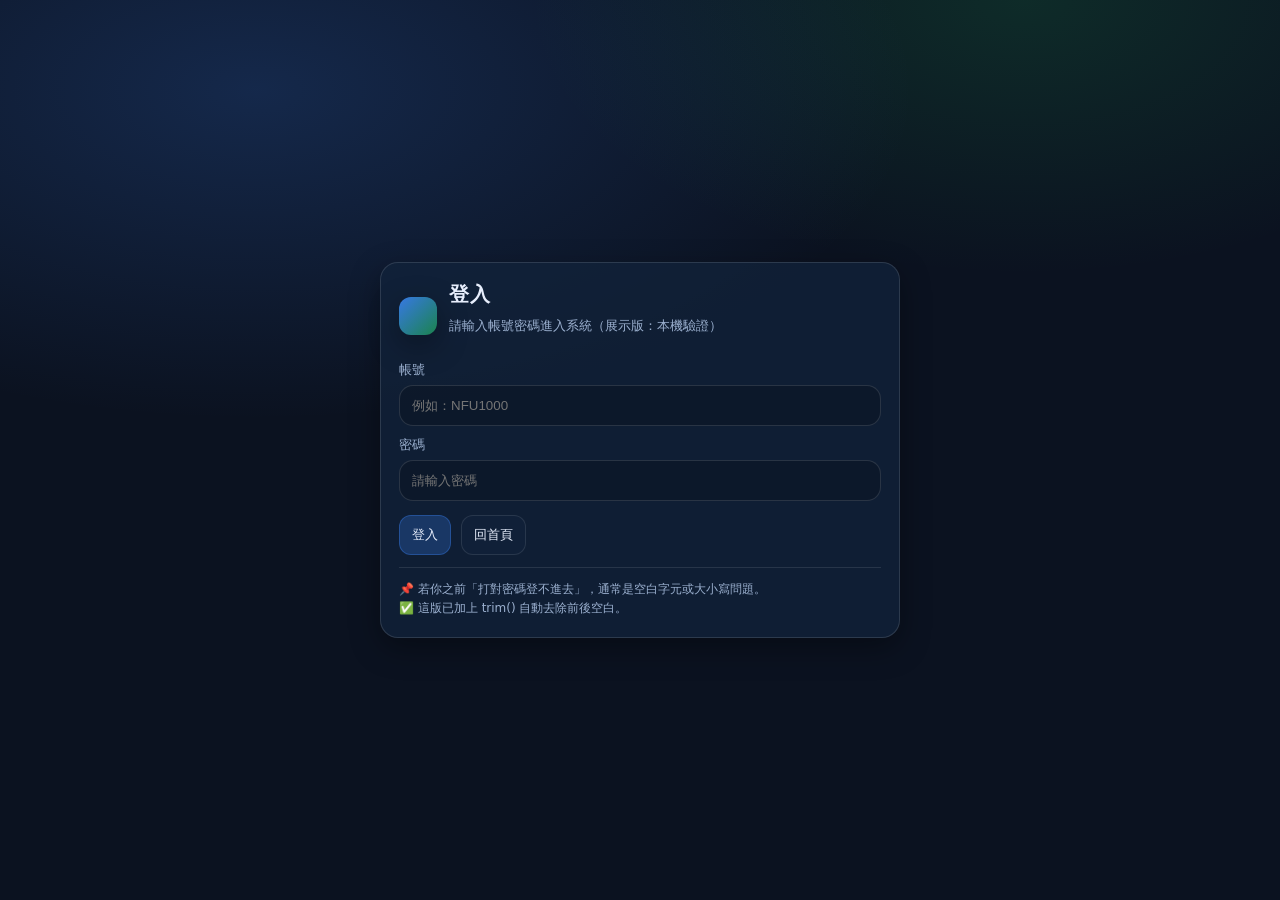
==== dashboard.html @ 7e249f64 "Add files via upload" ====
<!DOCTYPE html>
<html lang="zh-TW">
<head>
  <meta charset="UTF-8" />
  <meta name="viewport" content="width=device-width, initial-scale=1" />
  <title>登入 - 瑕疵辨識與分流系統</title>

  <link rel="stylesheet" href="style.css" />

  <!-- ✅ PWA 必加 -->
  <link rel="manifest" href="manifest.webmanifest">
  <meta name="theme-color" content="#0b1220">
  <meta name="apple-mobile-web-app-capable" content="yes">
  <meta name="apple-mobile-web-app-status-bar-style" content="black-translucent">

  <style>
    .wrap{
      min-height:100vh;
      display:flex;
      align-items:center;
      justify-content:center;
      padding:18px;
    }
    .loginCard{
      width:min(520px, 100%);
      background: rgba(18,35,59,.75);
      border:1px solid rgba(255,255,255,.12);
      border-radius: 18px;
      box-shadow: var(--shadow);
      padding: 18px;
    }
    .title{
      font-size:20px;
      font-weight:900;
      margin:0 0 8px;
      letter-spacing:.7px;
    }
    .sub{
      color:var(--muted);
      font-size:13px;
      line-height:1.6;
      margin:0 0 14px;
    }
    label{
      display:block;
      font-size:13px;
      color:var(--muted);
      margin:10px 0 6px;
    }
    input{
      width:100%;
      padding:12px 12px;
      border-radius:14px;
      border:1px solid rgba(255,255,255,.12);
      background: rgba(0,0,0,.18);
      color: var(--text);
      outline:none;
    }
    input:focus{
      border-color: rgba(59,130,246,.45);
      box-shadow: 0 0 0 3px rgba(59,130,246,.12);
    }
    .row{
      display:flex;
      gap:10px;
      flex-wrap:wrap;
      margin-top:14px;
    }
    .hint{
      margin-top:12px;
      color:var(--muted);
      font-size:12px;
      line-height:1.6;
      border-top:1px solid rgba(255,255,255,.10);
      padding-top:12px;
    }
    .err{
      margin-top:10px;
      display:none;
      padding:10px 12px;
      border-radius:14px;
      background: rgba(239,68,68,.15);
      border:1px solid rgba(239,68,68,.28);
      color: rgba(231,238,252,.95);
      font-size:13px;
    }
  </style>
</head>
<body>
  <script src="core.js"></script>

  <div class="wrap">
    <div class="loginCard">
      <div style="display:flex; align-items:center; gap:12px;">
        <div class="logo"></div>
        <div>
          <h1 class="title">登入</h1>
          <div class="sub">請輸入帳號密碼進入系統（展示版：本機驗證）</div>
        </div>
      </div>

      <div class="err" id="errBox"></div>

      <label>帳號</label>
      <input id="user" placeholder="例如：NFU1000" autocomplete="username" />

      <label>密碼</label>
      <input id="pass" type="password" placeholder="請輸入密碼" autocomplete="current-password" />

      <div class="row">
        <button class="btn btnPrimary" onclick="doLogin()">登入</button>
        <button class="btn" onclick="location.href='index.html'">回首頁</button>
      </div>

      <div class="hint">
        <div>📌 若你之前「打對密碼登不進去」，通常是空白字元或大小寫問題。</div>
        <div>✅ 這版已加上 trim() 自動去除前後空白。</div>
      </div>
    </div>
  </div>

  <div id="errorBar"></div>

  <script>
    // ✅ 這裡是「展示版帳密」：你要改只要改這兩行
    const DEMO_USER = "NFU1000";
    const DEMO_PASS = "41227300";

    function showErr(msg){
      const box = document.getElementById("errBox");
      box.style.display = "block";
      box.textContent = "⚠️ " + msg;
    }

    function doLogin(){
      try{
        const u = (document.getElementById("user").value || "").trim();
        const p = (document.getElementById("pass").value || "").trim();

        if(!u || !p){
          showErr("帳號與密碼不可為空");
          return;
        }

        // ✅ 防爆：避免奇怪字元/過長輸入
        if(u.length > 50 || p.length > 50){
          showErr("輸入過長，請重新輸入");
          return;
        }

        if(u === DEMO_USER && p === DEMO_PASS){
          localStorage.setItem("isLogin", "true");
          localStorage.setItem("loginUser", u);
          location.replace("dashboard.html");
        }else{
          showErr("帳號或密碼錯誤");
        }
      }catch(e){
        console.error(e);
        showError("登入流程錯誤");
      }
    }

    // Enter 直接登入
    document.addEventListener("keydown", (e)=>{
      if(e.key === "Enter") doLogin();
    });

    /* ✅ 註冊 Service Worker（PWA） */
    if ("serviceWorker" in navigator) {
      navigator.serviceWorker.register("./sw.js").catch(console.error);
    }
  </script>
</body>
</html>
---- style.css ----
:root{
  --bg:#0b1220;
  --panel:#0f1b2d;
  --card:#12233b;
  --text:#e7eefc;
  --muted:#9bb0cf;
  --line:rgba(255,255,255,.10);
  --good:#22c55e;
  --warn:#f59e0b;
  --bad:#ef4444;
  --pri:#3b82f6;
  --shadow: 0 10px 30px rgba(0,0,0,.35);
  --radius:14px;
}

*{ box-sizing:border-box; }

html, body{
  height:100%;
}

body{
  margin:0;
  background: radial-gradient(1200px 600px at 20% 10%, rgba(59,130,246,.20), transparent 55%),
              radial-gradient(900px 500px at 80% 0%, rgba(34,197,94,.14), transparent 55%),
              var(--bg);
  color:var(--text);
  font-family: system-ui, -apple-system, "Segoe UI", Arial, "Noto Sans TC", sans-serif;
}

a{ color:inherit; }

/* ===== Layout ===== */
.app{
  display:grid;
  grid-template-columns: 280px 1fr;
  min-height:100vh;
}

/* ===== Sidebar ===== */
.sidebar{
  background: linear-gradient(180deg, rgba(15,27,45,.95), rgba(15,27,45,.75));
  border-right:1px solid var(--line);
  padding:18px 16px;
  position:sticky;
  top:0;
  height:100vh;
  overflow:auto;
}
.brand{
  display:flex;
  gap:12px;
  align-items:center;
  padding:10px 10px 18px;
  border-bottom:1px solid var(--line);
  margin-bottom:14px;
}
.logo{
  width:38px;height:38px;border-radius:12px;
  background: linear-gradient(135deg, rgba(59,130,246,.9), rgba(34,197,94,.6));
  box-shadow: var(--shadow);
}
.brand h1{
  font-size:14px;margin:0;
  letter-spacing:.5px;
}
.brand p{
  margin:2px 0 0;
  font-size:12px;color:var(--muted);
}

.nav{
  display:flex;
  flex-direction:column;
  gap:8px;
  padding:8px;
}
.nav a, .nav button{
  width:100%;
  border:1px solid var(--line);
  background: rgba(18,35,59,.55);
  color:var(--text);
  padding:12px 12px;
  border-radius:12px;
  text-align:left;
  cursor:pointer;
  display:flex;
  justify-content:space-between;
  align-items:center;
  text-decoration:none;
}
.nav a:hover, .nav button:hover{ background: rgba(18,35,59,.85); }

.pill{
  font-size:12px;
  padding:4px 10px;
  border-radius:999px;
  border:1px solid var(--line);
  color:var(--muted);
  background: rgba(0,0,0,.18);
}

.side-footer{
  margin-top:16px;
  padding:10px;
  border-top:1px solid var(--line);
  color:var(--muted);
  font-size:12px;
  line-height:1.5;
}

/* ===== Main ===== */
.main{
  padding:18px 18px 26px;
}

.topbar{
  display:flex;
  align-items:center;
  justify-content:space-between;
  gap:12px;
  padding:12px 14px;
  background: rgba(15,27,45,.70);
  border:1px solid var(--line);
  border-radius: var(--radius);
  box-shadow: var(--shadow);
  position:sticky;
  top:10px;
  z-index:10;
  backdrop-filter: blur(10px);
}

.leftTop{
  display:flex; align-items:center; gap:10px;
  min-width:0;
}
.hamburger{
  display:none;
  border:1px solid var(--line);
  background: rgba(18,35,59,.6);
  color:var(--text);
  padding:10px 12px;
  border-radius:12px;
  cursor:pointer;
}
.pageTitle{
  display:flex; flex-direction:column;
  min-width:0;
}
.pageTitle b{
  font-size:14px;
  white-space:nowrap;
  overflow:hidden;
  text-overflow:ellipsis;
}
.pageTitle span{
  font-size:12px; color:var(--muted);
  white-space:nowrap;
  overflow:hidden;
  text-overflow:ellipsis;
}

.rightTop{
  display:flex; align-items:center; gap:10px;
  flex-wrap:wrap;
  justify-content:flex-end;
}

.status{
  display:flex; align-items:center; gap:8px;
  padding:8px 10px;
  border-radius:999px;
  border:1px solid var(--line);
  background: rgba(0,0,0,.18);
  font-size:12px;
  color:var(--muted);
}
.dot{
  width:10px; height:10px; border-radius:50%;
  background: var(--good);
  box-shadow: 0 0 16px rgba(34,197,94,.6);
}

.btn{
  border:1px solid var(--line);
  background: rgba(18,35,59,.65);
  color:var(--text);
  padding:10px 12px;
  border-radius:12px;
  cursor:pointer;
  font-size:13px;
}
.btn:hover{ background: rgba(18,35,59,.95); }
.btnPrimary{ background: rgba(59,130,246,.25); border-color: rgba(59,130,246,.35); }
.btnDanger{ background: rgba(239,68,68,.25); border-color: rgba(239,68,68,.40); font-weight:700; }

/* ===== Cards ===== */
.grid{
  margin-top:14px;
  display:grid;
  grid-template-columns: repeat(12, 1fr);
  gap:14px;
}

.card{
  background: rgba(18,35,59,.65);
  border:1px solid var(--line);
  border-radius: var(--radius);
  box-shadow: var(--shadow);
  padding:14px;
  backdrop-filter: blur(10px);
}

.card h3{
  margin:0 0 10px;
  font-size:13px;
  color:var(--muted);
  font-weight:600;
}

.span-4{grid-column: span 4;}
.span-6{grid-column: span 6;}
.span-8{grid-column: span 8;}
.span-12{grid-column: span 12;}

/* ===== Table ===== */
table{
  width:100%;
  border-collapse: collapse;
  font-size:13px;
}
th, td{
  padding:10px 10px;
  border-bottom:1px solid rgba(255,255,255,.08);
  color: rgba(231,238,252,.92);
  text-align:left;
  vertical-align:top;
}
th{ color: var(--muted); font-weight:600; }

.badge{
  display:inline-block;
  font-size:12px;
  padding:4px 10px;
  border-radius:999px;
  border:1px solid var(--line);
  background: rgba(0,0,0,.18);
}
.ok{color: var(--good); border-color: rgba(34,197,94,.35)}
.ng{color: var(--bad); border-color: rgba(239,68,68,.35)}
.warn{color: var(--warn); border-color: rgba(245,158,11,.35)}

/* ===== Drawer ===== */
.drawerOverlay{
  display:none;
  position:fixed; inset:0;
  background: rgba(0,0,0,.55);
  z-index:99;
}
.drawer{
  position:fixed;
  top:0; left:-320px;
  width:280px; height:100vh;
  z-index:100;
  transition: left .25s ease;
}
.drawer.open{left:0}
.drawerOverlay.show{display:block}

/* ===== Error Bar ===== */
#errorBar{
  display:none;
  position:fixed;
  left:12px; right:12px; bottom:12px;
  padding:12px 14px;
  border-radius:14px;
  border:1px solid rgba(239,68,68,.35);
  background: rgba(239,68,68,.18);
  color: rgba(231,238,252,.95);
  box-shadow: var(--shadow);
  z-index:9999;
  font-size:13px;
}

/* ===== Responsive ===== */
@media (max-width: 980px){
  .app{grid-template-columns: 1fr;}
  .sidebar{display:none;}
  .hamburger{display:inline-flex;}
  .span-4{grid-column: span 12;}
  .span-6{grid-column: span 12;}
  .span-8{grid-column: span 12;}
}
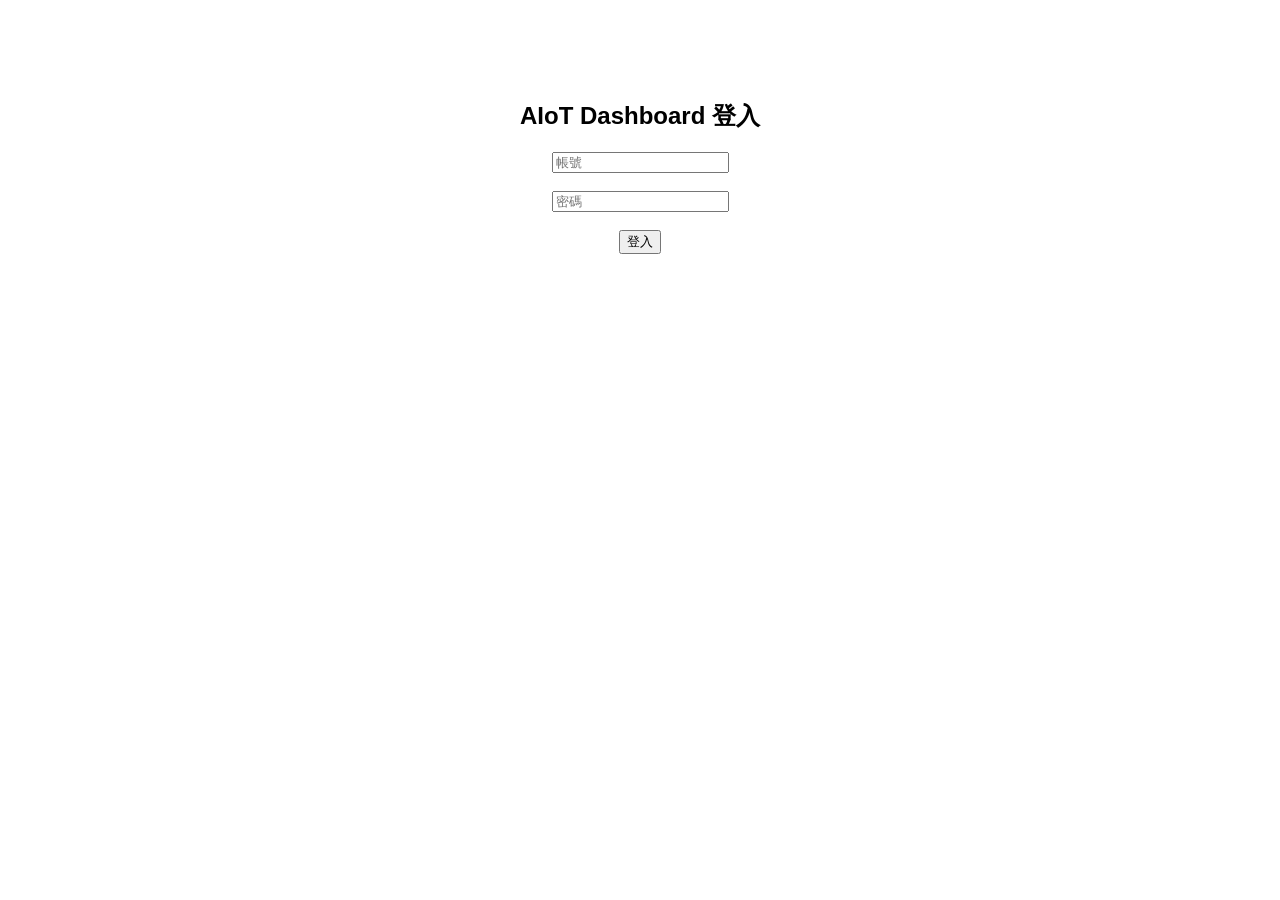
==== commit b97f9b6d: "Update dashboard.html" ====
--- a/dashboard.html
+++ b/dashboard.html
@@ -1,175 +1,25 @@
 <!DOCTYPE html>
 <html lang="zh-TW">
 <head>
-  <meta charset="UTF-8" />
-  <meta name="viewport" content="width=device-width, initial-scale=1" />
-  <title>登入 - 瑕疵辨識與分流系統</title>
+  <meta charset="UTF-8">
+  <title>Dashboard</title>
+  <meta name="viewport" content="width=device-width, initial-scale=1.0">
+</head>
+<body style="text-align:center; margin-top:100px; font-family:Arial;">
 
-  <link rel="stylesheet" href="style.css" />
+  <h1>歡迎進入 Dashboard 🎉</h1>
+  <button onclick="logout()">登出</button>
 
-  <!-- ✅ PWA 必加 -->
-  <link rel="manifest" href="manifest.webmanifest">
-  <meta name="theme-color" content="#0b1220">
-  <meta name="apple-mobile-web-app-capable" content="yes">
-  <meta name="apple-mobile-web-app-status-bar-style" content="black-translucent">
+<script>
+if (localStorage.getItem("isLogin") !== "true") {
+  window.location.href = "login.html";
+}
 
-  <style>
-    .wrap{
-      min-height:100vh;
-      display:flex;
-      align-items:center;
-      justify-content:center;
-      padding:18px;
-    }
-    .loginCard{
-      width:min(520px, 100%);
-      background: rgba(18,35,59,.75);
-      border:1px solid rgba(255,255,255,.12);
-      border-radius: 18px;
-      box-shadow: var(--shadow);
-      padding: 18px;
-    }
-    .title{
-      font-size:20px;
-      font-weight:900;
-      margin:0 0 8px;
-      letter-spacing:.7px;
-    }
-    .sub{
-      color:var(--muted);
-      font-size:13px;
-      line-height:1.6;
-      margin:0 0 14px;
-    }
-    label{
-      display:block;
-      font-size:13px;
-      color:var(--muted);
-      margin:10px 0 6px;
-    }
-    input{
-      width:100%;
-      padding:12px 12px;
-      border-radius:14px;
-      border:1px solid rgba(255,255,255,.12);
-      background: rgba(0,0,0,.18);
-      color: var(--text);
-      outline:none;
-    }
-    input:focus{
-      border-color: rgba(59,130,246,.45);
-      box-shadow: 0 0 0 3px rgba(59,130,246,.12);
-    }
-    .row{
-      display:flex;
-      gap:10px;
-      flex-wrap:wrap;
-      margin-top:14px;
-    }
-    .hint{
-      margin-top:12px;
-      color:var(--muted);
-      font-size:12px;
-      line-height:1.6;
-      border-top:1px solid rgba(255,255,255,.10);
-      padding-top:12px;
-    }
-    .err{
-      margin-top:10px;
-      display:none;
-      padding:10px 12px;
-      border-radius:14px;
-      background: rgba(239,68,68,.15);
-      border:1px solid rgba(239,68,68,.28);
-      color: rgba(231,238,252,.95);
-      font-size:13px;
-    }
-  </style>
-</head>
-<body>
-  <script src="core.js"></script>
+function logout() {
+  localStorage.removeItem("isLogin");
+  window.location.href = "login.html";
+}
+</script>
 
-  <div class="wrap">
-    <div class="loginCard">
-      <div style="display:flex; align-items:center; gap:12px;">
-        <div class="logo"></div>
-        <div>
-          <h1 class="title">登入</h1>
-          <div class="sub">請輸入帳號密碼進入系統（展示版：本機驗證）</div>
-        </div>
-      </div>
-
-      <div class="err" id="errBox"></div>
-
-      <label>帳號</label>
-      <input id="user" placeholder="例如：NFU1000" autocomplete="username" />
-
-      <label>密碼</label>
-      <input id="pass" type="password" placeholder="請輸入密碼" autocomplete="current-password" />
-
-      <div class="row">
-        <button class="btn btnPrimary" onclick="doLogin()">登入</button>
-        <button class="btn" onclick="location.href='index.html'">回首頁</button>
-      </div>
-
-      <div class="hint">
-        <div>📌 若你之前「打對密碼登不進去」，通常是空白字元或大小寫問題。</div>
-        <div>✅ 這版已加上 trim() 自動去除前後空白。</div>
-      </div>
-    </div>
-  </div>
-
-  <div id="errorBar"></div>
-
-  <script>
-    // ✅ 這裡是「展示版帳密」：你要改只要改這兩行
-    const DEMO_USER = "NFU1000";
-    const DEMO_PASS = "41227300";
-
-    function showErr(msg){
-      const box = document.getElementById("errBox");
-      box.style.display = "block";
-      box.textContent = "⚠️ " + msg;
-    }
-
-    function doLogin(){
-      try{
-        const u = (document.getElementById("user").value || "").trim();
-        const p = (document.getElementById("pass").value || "").trim();
-
-        if(!u || !p){
-          showErr("帳號與密碼不可為空");
-          return;
-        }
-
-        // ✅ 防爆：避免奇怪字元/過長輸入
-        if(u.length > 50 || p.length > 50){
-          showErr("輸入過長，請重新輸入");
-          return;
-        }
-
-        if(u === DEMO_USER && p === DEMO_PASS){
-          localStorage.setItem("isLogin", "true");
-          localStorage.setItem("loginUser", u);
-          location.replace("dashboard.html");
-        }else{
-          showErr("帳號或密碼錯誤");
-        }
-      }catch(e){
-        console.error(e);
-        showError("登入流程錯誤");
-      }
-    }
-
-    // Enter 直接登入
-    document.addEventListener("keydown", (e)=>{
-      if(e.key === "Enter") doLogin();
-    });
-
-    /* ✅ 註冊 Service Worker（PWA） */
-    if ("serviceWorker" in navigator) {
-      navigator.serviceWorker.register("./sw.js").catch(console.error);
-    }
-  </script>
 </body>
-</html>+</html>
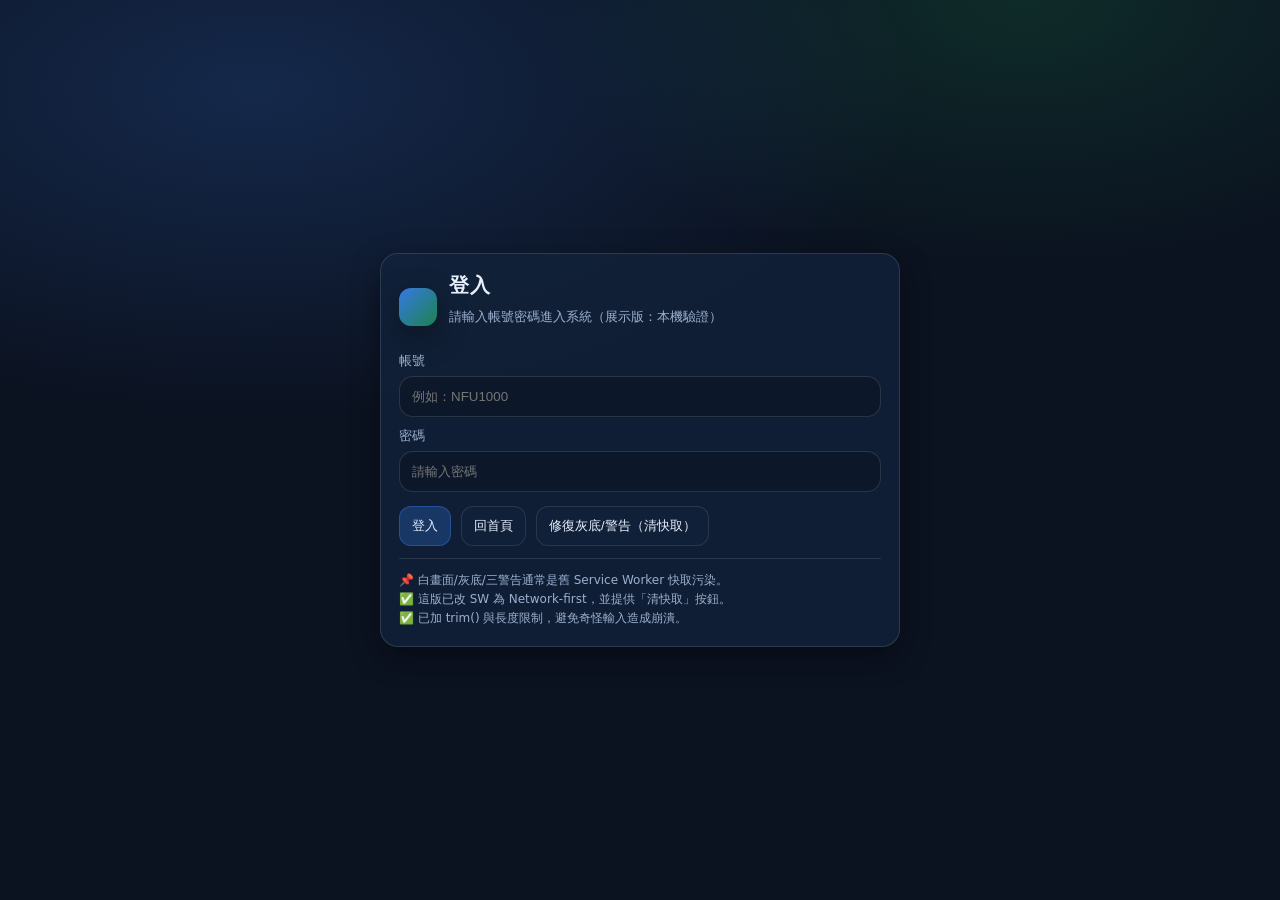
==== commit 087e9664: "Add files via upload" ====
--- a/dashboard.html
+++ b/dashboard.html
@@ -1,25 +1,629 @@
 <!DOCTYPE html>
 <html lang="zh-TW">
 <head>
-  <meta charset="UTF-8">
-  <title>Dashboard</title>
-  <meta name="viewport" content="width=device-width, initial-scale=1.0">
+  <meta charset="UTF-8" />
+  <meta name="viewport" content="width=device-width, initial-scale=1" />
+  <title>瑕疵辨識與分流系統 - Dashboard</title>
+
+  <link rel="stylesheet" href="style.css" />
+
+  <style>
+    .page-bg {
+      background: linear-gradient(180deg, rgba(60,140,210,.35), rgba(11,18,32,0) 55%);
+      border-radius: 18px;
+      padding: 14px;
+    }
+    .heroGrid{
+      display:grid;
+      grid-template-columns: 1.25fr 1fr;
+      gap:14px;
+      align-items:stretch;
+      margin-top:14px;
+    }
+    .liveCard{
+      background: rgba(18,35,59,.75);
+      border:1px solid rgba(255,255,255,.12);
+      border-radius: 18px;
+      box-shadow: var(--shadow);
+      padding: 12px;
+    }
+    .liveTitle{
+      font-weight:800;
+      font-size:18px;
+      margin: 2px 0 10px;
+      letter-spacing:.5px;
+    }
+    .liveFrame{
+      border-radius: 16px;
+      border: 3px solid rgba(121, 89, 255, .85);
+      background: rgba(0,0,0,.25);
+      overflow:hidden;
+      position:relative;
+      aspect-ratio: 16 / 9;
+      display:flex;
+      align-items:center;
+      justify-content:center;
+    }
+    .liveFrame img, .liveFrame video, .liveFrame canvas{
+      width:100%;
+      height:100%;
+      object-fit:cover;
+      display:block;
+      filter:none !important;
+    }
+    .liveHint{
+      position:absolute;
+      inset:auto 10px 10px 10px;
+      font-size:12px;
+      color:rgba(231,238,252,.78);
+      background: rgba(0,0,0,.35);
+      border:1px solid rgba(255,255,255,.12);
+      border-radius: 12px;
+      padding:8px 10px;
+      backdrop-filter: blur(6px);
+    }
+
+    .estopWrap{
+      margin-top:12px;
+      display:flex;
+      justify-content:center;
+    }
+    .estopBig{
+      width:min(560px, 100%);
+      padding: 18px 18px;
+      border-radius: 18px;
+      border: none;
+      cursor:pointer;
+      font-size: 30px;
+      font-weight: 900;
+      letter-spacing: 2px;
+      color:#fff;
+      background: #ff2d2d;
+      box-shadow: 0 18px 40px rgba(255,45,45,.25);
+    }
+    .estopBig:active{ transform: translateY(1px); }
+
+    .statusCard{
+      background: rgba(18,35,59,.75);
+      border:1px solid rgba(255,255,255,.12);
+      border-radius: 18px;
+      box-shadow: var(--shadow);
+      padding: 12px;
+      display:flex;
+      flex-direction:column;
+      gap:12px;
+    }
+    .statusTitle{
+      font-weight:900;
+      font-size:20px;
+      margin: 2px 0 0;
+      letter-spacing:.6px;
+    }
+
+    .statusGrid{
+      display:grid;
+      grid-template-columns: 1fr 1fr;
+      gap:12px;
+      align-items:stretch;
+    }
+
+    .gaugeBox{
+      background: rgba(0,0,0,.18);
+      border:1px solid rgba(255,255,255,.10);
+      border-radius:16px;
+      padding:12px;
+      min-height: 210px;
+      display:flex;
+      flex-direction:column;
+      justify-content:space-between;
+    }
+    .gaugeLabel{
+      color: var(--muted);
+      font-size:13px;
+      font-weight:600;
+    }
+    .gauge{
+      --p: 65;
+      width: 100%;
+      max-width: 260px;
+      margin: 8px auto 2px;
+      aspect-ratio: 2 / 1;
+      border-radius: 999px 999px 0 0;
+      position:relative;
+      overflow:hidden;
+      background:
+        conic-gradient(from 180deg,
+          rgba(59,130,246,.95) calc(var(--p)*1%),
+          rgba(255,255,255,.10) 0);
+    }
+    .gauge::after{
+      content:"";
+      position:absolute;
+      inset: 12% 12% 0 12%;
+      background: rgba(18,35,59,.95);
+      border-radius: 999px 999px 0 0;
+      border:1px solid rgba(255,255,255,.08);
+    }
+    .gaugeValue{
+      position:absolute;
+      left:50%;
+      bottom: 8px;
+      transform: translateX(-50%);
+      z-index:2;
+      font-size:34px;
+      font-weight:900;
+    }
+    .gaugeSub{
+      text-align:center;
+      margin-top:-2px;
+      color: var(--muted);
+      font-size:12px;
+      font-weight:600;
+    }
+    .gaugeBar{
+      height:12px;
+      border-radius:999px;
+      background: rgba(255,255,255,.10);
+      overflow:hidden;
+      border:1px solid rgba(255,255,255,.10);
+    }
+    .gaugeBar > div{
+      height:100%;
+      width: 65%;
+      background: rgba(34,197,94,.85);
+      border-radius:999px;
+    }
+
+    .areaCard{
+      background: rgba(0,0,0,.18);
+      border:1px solid rgba(255,255,255,.10);
+      border-radius:16px;
+      padding:12px;
+      position:relative;
+      min-height: 88px;
+      display:flex;
+      flex-direction:column;
+      justify-content:space-between;
+      gap:6px;
+    }
+    .areaTop{
+      display:flex;
+      align-items:flex-start;
+      justify-content:space-between;
+      gap:10px;
+    }
+    .areaName{
+      font-size:13px;
+      color: rgba(231,238,252,.92);
+      font-weight:800;
+      line-height:1.3;
+    }
+    .areaSub{
+      font-size:12px;
+      color: var(--muted);
+      margin-top:2px;
+    }
+    .areaValue{
+      font-size:30px;
+      font-weight:900;
+      color: rgba(34,197,94,.9);
+      text-align:right;
+    }
+    .trash{
+      border:1px solid rgba(255,255,255,.12);
+      background: rgba(255,255,255,.06);
+      color: rgba(231,238,252,.86);
+      width:34px; height:34px;
+      border-radius:12px;
+      cursor:pointer;
+      display:flex;
+      align-items:center;
+      justify-content:center;
+      flex: 0 0 auto;
+    }
+    .trash:hover{ background: rgba(255,255,255,.10); }
+
+    .defectCard{
+      grid-column: 1 / -1;
+      background: rgba(0,0,0,.18);
+      border:1px solid rgba(255,255,255,.10);
+      border-radius:16px;
+      padding:12px;
+      display:flex;
+      align-items:center;
+      justify-content:space-between;
+      gap:10px;
+      min-height: 88px;
+    }
+    .defectLeft{
+      display:flex;
+      align-items:center;
+      gap:10px;
+      color: var(--muted);
+      font-weight:700;
+    }
+    .warnIcon{
+      width:22px; height:22px;
+      border-radius:6px;
+      display:inline-flex;
+      align-items:center;
+      justify-content:center;
+      color:#ff6b6b;
+      background: rgba(239,68,68,.12);
+      border:1px solid rgba(239,68,68,.25);
+      font-weight:900;
+    }
+    .defectValue{
+      font-size:34px;
+      font-weight:900;
+      color: rgba(239,68,68,.95);
+    }
+
+    /* ✅ 新增：預覽模組 */
+    .previewBox{
+      margin-top:14px;
+      background: rgba(0,0,0,.18);
+      border:1px solid rgba(255,255,255,.10);
+      border-radius:16px;
+      padding:12px;
+    }
+    .previewRow{
+      display:flex;
+      gap:10px;
+      flex-wrap:wrap;
+      align-items:center;
+      margin-bottom:10px;
+    }
+    .previewStage{
+      border-radius: 16px;
+      border: 1px dashed rgba(255,255,255,.18);
+      background: rgba(0,0,0,.18);
+      padding:10px;
+    }
+    #previewCanvas{
+      width:100%;
+      height:auto;
+      display:block;
+      border-radius:12px;
+      filter:none !important;
+    }
+
+    @media (max-width: 980px){
+      .heroGrid{ grid-template-columns: 1fr; }
+      .estopBig{ font-size:26px; }
+      .statusGrid{ grid-template-columns: 1fr; }
+    }
+  </style>
+
+  <!-- ✅ PWA 必加 -->
+  <link rel="manifest" href="manifest.webmanifest">
+  <meta name="theme-color" content="#0b1220">
+  <meta name="apple-mobile-web-app-capable" content="yes">
+  <meta name="apple-mobile-web-app-status-bar-style" content="black-translucent">
+
+  <!-- ✅ defer 避免阻塞 -->
+  <script defer src="core.js"></script>
+  <script defer src="script.js"></script>
 </head>
-<body style="text-align:center; margin-top:100px; font-family:Arial;">
-
-  <h1>歡迎進入 Dashboard 🎉</h1>
-  <button onclick="logout()">登出</button>
-
-<script>
-if (localStorage.getItem("isLogin") !== "true") {
-  window.location.href = "login.html";
-}
-
-function logout() {
-  localStorage.removeItem("isLogin");
-  window.location.href = "login.html";
-}
-</script>
-
+
+<body>
+  <div id="overlay" class="drawerOverlay" onclick="toggleDrawer(false)"></div>
+  <aside id="drawer" class="drawer">
+    <div class="sidebar" style="display:block; position:static; height:100vh;">
+      <div class="brand">
+        <div class="logo"></div>
+        <div>
+          <h1>瑕疵辨識與分流系統</h1>
+          <p>多頁系統版本</p>
+        </div>
+      </div>
+
+      <div class="nav">
+        <a href="dashboard.html">🏠 Dashboard <span class="pill">Home</span></a>
+        <a href="logs.html">🧾 事件紀錄 <span class="pill">Logs</span></a>
+        <a href="settings.html">⚙️ 系統設定 <span class="pill">Settings</span></a>
+        <button onclick="logout()">🚪 登出 <span class="pill">Logout</span></button>
+      </div>
+
+      <div class="side-footer">
+        <div>狀態：<span style="color:var(--good); font-weight:800;">● 正常</span></div>
+        <div>提示：此頁為靜態展示，可後續接串流/API。</div>
+        <div style="margin-top:10px;">
+          <button class="btn" onclick="swHardReset()">修復灰底/警告（清快取）</button>
+        </div>
+      </div>
+    </div>
+  </aside>
+
+  <div class="app">
+    <aside class="sidebar">
+      <div class="brand">
+        <div class="logo"></div>
+        <div>
+          <h1>瑕疵辨識與分流系統</h1>
+          <p>多頁系統版本</p>
+        </div>
+      </div>
+
+      <div class="nav">
+        <a href="dashboard.html">🏠 Dashboard <span class="pill">Home</span></a>
+        <a href="logs.html">🧾 事件紀錄 <span class="pill">Logs</span></a>
+        <a href="settings.html">⚙️ 系統設定 <span class="pill">Settings</span></a>
+        <button onclick="logout()">🚪 登出 <span class="pill">Logout</span></button>
+      </div>
+
+      <div class="side-footer">
+        <div>系統概念：即時檢測 + 分流統計 + 遠端急停</div>
+        <div style="margin-top:10px;">
+          <button class="btn" onclick="swHardReset()">修復灰底/警告（清快取）</button>
+        </div>
+      </div>
+    </aside>
+
+    <main class="main">
+      <div class="topbar">
+        <div class="leftTop">
+          <button class="hamburger" onclick="toggleDrawer(true)">☰</button>
+          <div class="pageTitle">
+            <b>瑕疵辨識與分流系統</b>
+            <span>依企劃書 UI：即時檢測畫面 + 系統狀態與數據</span>
+          </div>
+        </div>
+        <div class="rightTop">
+          <div class="status" title="展示用">
+            <span class="dot" id="mqttDot"></span>
+            <span id="mqttText">MQTT 已連線</span>
+          </div>
+          <button class="btn btnPrimary" onclick="demoRefresh()">⟳ 模擬更新</button>
+          <button class="btn btnDanger" onclick="demoEstop()">🛑 急停</button>
+        </div>
+      </div>
+
+      <div class="page-bg">
+        <div class="heroGrid">
+
+          <section class="liveCard">
+            <div class="liveTitle">即時檢測畫面</div>
+
+            <div class="liveFrame">
+              <img id="liveImg"
+                   src="data:image/svg+xml;charset=utf-8,<?xml version='1.0' encoding='UTF-8'?><svg xmlns='http://www.w3.org/2000/svg' width='1280' height='720'><rect width='100%25' height='100%25' fill='%231b2a45'/><text x='50' y='120' fill='%238aa6d6' font-size='48' font-family='Arial'>Live Preview (Replace with Stream)</text></svg>"
+                   alt="Live Preview" />
+              <div class="liveHint">
+                可替換成：&lt;img&gt; 串流 / &lt;video&gt; / canvas 畫框（YOLO bbox）
+              </div>
+            </div>
+
+            <div class="estopWrap">
+              <button class="estopBig" onclick="demoEstop()">緊急停止</button>
+            </div>
+
+            <!-- ✅ 新增：預覽修復（上傳/預覽彩色且比例吻合） -->
+            <div class="previewBox">
+              <div style="font-weight:800; margin-bottom:6px;">影像預覽（修復：不吻合/無色彩）</div>
+              <div class="previewRow">
+                <input class="btn" style="padding:10px;" id="previewFile" type="file" accept="image/*" />
+                <button class="btn" onclick="loadDemoPreview()">載入示範圖</button>
+              </div>
+              <div class="previewStage">
+                <canvas id="previewCanvas"></canvas>
+              </div>
+            </div>
+
+          </section>
+
+          <section class="statusCard">
+            <div class="statusTitle">系統狀態與數據</div>
+
+            <div class="statusGrid">
+
+              <div class="gaugeBox">
+                <div class="gaugeLabel">貨物區剩餘數量</div>
+
+                <div class="gauge" id="gauge" style="--p:65;">
+                  <div class="gaugeValue" id="gaugeValue">450</div>
+                </div>
+                <div class="gaugeSub">貨物區剩餘數量</div>
+
+                <div class="gaugeBar" aria-label="progress">
+                  <div id="gaugeBarFill" style="width:65%"></div>
+                </div>
+              </div>
+
+              <div style="display:flex; flex-direction:column; gap:12px;">
+                <div class="areaCard">
+                  <div class="areaTop">
+                    <div>
+                      <div class="areaName">貨物分類收集區</div>
+                      <div class="areaSub">收集區 A (Area A)</div>
+                    </div>
+                    <button class="trash" title="清除（展示）" onclick="clearArea('A')">🗑</button>
+                  </div>
+                  <div class="areaValue" id="areaA">125</div>
+                </div>
+
+                <div class="areaCard">
+                  <div class="areaTop">
+                    <div>
+                      <div class="areaName">貨物分類收集區</div>
+                      <div class="areaSub">收集區 B (Area B)</div>
+                    </div>
+                    <button class="trash" title="清除（展示）" onclick="clearArea('B')">🗑</button>
+                  </div>
+                  <div class="areaValue" id="areaB">180</div>
+                </div>
+
+                <div class="areaCard">
+                  <div class="areaTop">
+                    <div>
+                      <div class="areaName">貨物分類收集區</div>
+                      <div class="areaSub">收集區 C (Area C)</div>
+                    </div>
+                    <button class="trash" title="清除（展示）" onclick="clearArea('C')">🗑</button>
+                  </div>
+                  <div class="areaValue" id="areaC">133</div>
+                </div>
+              </div>
+
+              <div class="defectCard">
+                <div class="defectLeft">
+                  <span class="warnIcon">!</span>
+                  <span>瑕疵品數</span>
+                </div>
+                <div class="defectValue" id="defectCount">12</div>
+              </div>
+
+            </div>
+          </section>
+
+        </div>
+      </div>
+
+      <div id="errorBar"></div>
+
+      <div style="margin-top:14px; color:rgba(155,176,207,.9); font-size:12px;">
+        © 2026 AIoT Dashboard (Static Demo)
+      </div>
+    </main>
+  </div>
+
+  <script>
+    // ✅ PWA：避免阻塞
+    window.addEventListener("load", () => {
+      if ("serviceWorker" in navigator) {
+        navigator.serviceWorker.register("./sw.js").catch(console.error);
+      }
+    });
+
+    function clearArea(which){
+      try{
+        const id = which === "A" ? "areaA" : which === "B" ? "areaB" : "areaC";
+        const el = document.getElementById(id);
+        if(!el) return;
+        el.textContent = "0";
+        pushLog("WARN", "AREA_" + which, "已清除收集區（展示）");
+      }catch(e){
+        console.error(e);
+        showError("清除失敗");
+      }
+    }
+
+    const _oldDemoRefresh = window.demoRefresh;
+    window.demoRefresh = function(){
+      try{
+        if(typeof _oldDemoRefresh === "function"){
+          try{ _oldDemoRefresh(); }catch(e){}
+        }
+
+        const a = safeNumber(document.getElementById("areaA")?.textContent, 0) + (Math.random()<0.5?0:1);
+        const b = safeNumber(document.getElementById("areaB")?.textContent, 0) + (Math.random()<0.5?0:1);
+        const c = safeNumber(document.getElementById("areaC")?.textContent, 0) + (Math.random()<0.5?0:1);
+
+        document.getElementById("areaA").textContent = String(a);
+        document.getElementById("areaB").textContent = String(b);
+        document.getElementById("areaC").textContent = String(c);
+
+        const defect = safeNumber(document.getElementById("defectCount")?.textContent, 0) + (Math.random()<0.75?0:1);
+        document.getElementById("defectCount").textContent = String(defect);
+
+        const v = Math.max(0, Math.min(700, safeNumber(document.getElementById("gaugeValue")?.textContent, 450) + (Math.random()<0.5?-5:5)));
+        document.getElementById("gaugeValue").textContent = String(v);
+
+        const pct = Math.round((v/700)*100);
+        document.getElementById("gauge").style.setProperty("--p", String(pct));
+        document.getElementById("gaugeBarFill").style.width = pct + "%";
+
+        pushLog("OK", "DATA", "系統數據已更新（展示）");
+      }catch(e){
+        console.error(e);
+        showError("更新資料失敗");
+      }
+    };
+
+    // ✅ 預覽修復（Canvas 比例正確、彩色）
+    function drawToCanvas(img){
+      const canvas = document.getElementById("previewCanvas");
+      if(!canvas) return;
+
+      const wrap = canvas.parentElement;
+      const cssW = Math.max(320, Math.min(1000, wrap?.clientWidth || 640));
+      const ratio = img.naturalWidth / img.naturalHeight;
+      const cssH = Math.round(cssW / ratio);
+
+      const dpr = window.devicePixelRatio || 1;
+      canvas.style.width = cssW + "px";
+      canvas.style.height = cssH + "px";
+      canvas.width = Math.round(cssW * dpr);
+      canvas.height = Math.round(cssH * dpr);
+
+      const ctx = canvas.getContext("2d");
+      ctx.setTransform(dpr, 0, 0, dpr, 0, 0);
+      ctx.clearRect(0, 0, cssW, cssH);
+      ctx.filter = "none";                 // ✅ 禁用灰階
+      ctx.imageSmoothingEnabled = true;
+      ctx.imageSmoothingQuality = "high";
+      ctx.drawImage(img, 0, 0, cssW, cssH);
+    }
+
+    function loadDemoPreview(){
+      const img = new Image();
+      img.onload = ()=> {
+        drawToCanvas(img);
+        pushLog("OK", "PREVIEW", "已載入示範預覽圖（彩色/比例吻合）");
+      };
+      img.src = "data:image/svg+xml;charset=utf-8," + encodeURIComponent(`
+        <svg xmlns="http://www.w3.org/2000/svg" width="1280" height="720">
+          <defs><linearGradient id="g" x1="0" x2="1">
+            <stop offset="0" stop-color="#3b82f6"/><stop offset="1" stop-color="#22c55e"/>
+          </linearGradient></defs>
+          <rect width="100%" height="100%" fill="#0b1220"/>
+          <rect x="60" y="60" width="1160" height="600" rx="28" fill="url(#g)" opacity="0.22"/>
+          <text x="90" y="160" fill="#e7eefc" font-size="56" font-family="Arial" font-weight="800">Preview OK</text>
+          <text x="90" y="230" fill="#9bb0cf" font-size="28" font-family="Arial">Color + Aspect ratio fixed</text>
+          <circle cx="1060" cy="410" r="130" fill="#3b82f6" opacity="0.7"/>
+          <rect x="170" y="330" width="520" height="260" rx="18" fill="#22c55e" opacity="0.65"/>
+        </svg>
+      `);
+    }
+
+    window.addEventListener("resize", () => {
+      // 重新繪製（避免旋轉/縮放後不吻合）
+      // 若沒有圖就不做
+    });
+
+    document.addEventListener("DOMContentLoaded", () => {
+      // ✅ 先 seed 一筆 log（不會炸）
+      try{ pushLog("OK","SYSTEM","Dashboard 已載入（展示）"); }catch(e){}
+
+      // 預設載入示範圖
+      loadDemoPreview();
+
+      const file = document.getElementById("previewFile");
+      file?.addEventListener("change", () => {
+        try{
+          const f = file.files?.[0];
+          if(!f) return;
+          if(!/^image\//.test(f.type)) return showError("請選擇圖片檔（jpg/png/webp）");
+          if(f.size > 8 * 1024 * 1024) return showError("圖片過大（>8MB）");
+
+          const url = URL.createObjectURL(f);
+          const img = new Image();
+          img.onload = () => {
+            drawToCanvas(img);
+            URL.revokeObjectURL(url);
+            pushLog("OK", "PREVIEW", "已載入上傳圖片（彩色/比例吻合）");
+          };
+          img.onerror = () => {
+            URL.revokeObjectURL(url);
+            showError("圖片載入失敗");
+          };
+          img.src = url;
+        }catch(e){
+          console.error(e);
+          showError("預覽處理失敗");
+        }
+      });
+    });
+  </script>
 </body>
-</html>
+</html>
--- a/style.css
+++ b/style.css
@@ -0,0 +1,337 @@
+:root{
+  --bg:#0b1220;
+  --panel:#0f1b2d;
+  --card:#12233b;
+  --text:#e7eefc;
+  --muted:#9bb0cf;
+  --line:rgba(255,255,255,.10);
+  --good:#22c55e;
+  --warn:#f59e0b;
+  --bad:#ef4444;
+  --pri:#3b82f6;
+  --shadow: 0 10px 30px rgba(0,0,0,.35);
+  --radius:14px;
+}
+
+*{ box-sizing:border-box; }
+
+html, body{
+  height:100%;
+}
+
+body{
+  margin:0;
+  background: radial-gradient(1200px 600px at 20% 10%, rgba(59,130,246,.20), transparent 55%),
+              radial-gradient(900px 500px at 80% 0%, rgba(34,197,94,.14), transparent 55%),
+              var(--bg);
+  color:var(--text);
+  font-family: system-ui, -apple-system, "Segoe UI", Arial, "Noto Sans TC", sans-serif;
+}
+
+a{ color:inherit; }
+
+/* ===== Layout ===== */
+.app{
+  display:grid;
+  grid-template-columns: 280px 1fr;
+  min-height:100vh;
+}
+
+/* ===== Sidebar ===== */
+.sidebar{
+  background: linear-gradient(180deg, rgba(15,27,45,.95), rgba(15,27,45,.75));
+  border-right:1px solid var(--line);
+  padding:18px 16px;
+  position:sticky;
+  top:0;
+  height:100vh;
+  overflow:auto;
+}
+.brand{
+  display:flex;
+  gap:12px;
+  align-items:center;
+  padding:10px 10px 18px;
+  border-bottom:1px solid var(--line);
+  margin-bottom:14px;
+}
+.logo{
+  width:38px;height:38px;border-radius:12px;
+  background: linear-gradient(135deg, rgba(59,130,246,.9), rgba(34,197,94,.6));
+  box-shadow: var(--shadow);
+}
+.brand h1{
+  font-size:14px;margin:0;
+  letter-spacing:.5px;
+}
+.brand p{
+  margin:2px 0 0;
+  font-size:12px;color:var(--muted);
+}
+
+.nav{
+  display:flex;
+  flex-direction:column;
+  gap:8px;
+  padding:8px;
+}
+.nav a, .nav button{
+  width:100%;
+  border:1px solid var(--line);
+  background: rgba(18,35,59,.55);
+  color:var(--text);
+  padding:12px 12px;
+  border-radius:12px;
+  text-align:left;
+  cursor:pointer;
+  display:flex;
+  justify-content:space-between;
+  align-items:center;
+  text-decoration:none;
+}
+.nav a:hover, .nav button:hover{ background: rgba(18,35,59,.85); }
+
+.pill{
+  font-size:12px;
+  padding:4px 10px;
+  border-radius:999px;
+  border:1px solid var(--line);
+  color:var(--muted);
+  background: rgba(0,0,0,.18);
+}
+
+.side-footer{
+  margin-top:16px;
+  padding:10px;
+  border-top:1px solid var(--line);
+  color:var(--muted);
+  font-size:12px;
+  line-height:1.5;
+}
+
+/* ===== Main ===== */
+.main{
+  padding:18px 18px 26px;
+}
+
+.topbar{
+  display:flex;
+  align-items:center;
+  justify-content:space-between;
+  gap:12px;
+  padding:12px 14px;
+  background: rgba(15,27,45,.70);
+  border:1px solid var(--line);
+  border-radius: var(--radius);
+  box-shadow: var(--shadow);
+  position:sticky;
+  top:10px;
+  z-index:10;
+  backdrop-filter: blur(10px);
+}
+
+.leftTop{
+  display:flex; align-items:center; gap:10px;
+  min-width:0;
+}
+.hamburger{
+  display:none;
+  border:1px solid var(--line);
+  background: rgba(18,35,59,.6);
+  color:var(--text);
+  padding:10px 12px;
+  border-radius:12px;
+  cursor:pointer;
+}
+.pageTitle{
+  display:flex; flex-direction:column;
+  min-width:0;
+}
+.pageTitle b{
+  font-size:14px;
+  white-space:nowrap;
+  overflow:hidden;
+  text-overflow:ellipsis;
+}
+.pageTitle span{
+  font-size:12px; color:var(--muted);
+  white-space:nowrap;
+  overflow:hidden;
+  text-overflow:ellipsis;
+}
+
+.rightTop{
+  display:flex; align-items:center; gap:10px;
+  flex-wrap:wrap;
+  justify-content:flex-end;
+}
+
+.status{
+  display:flex; align-items:center; gap:8px;
+  padding:8px 10px;
+  border-radius:999px;
+  border:1px solid var(--line);
+  background: rgba(0,0,0,.18);
+  font-size:12px;
+  color:var(--muted);
+}
+.dot{
+  width:10px; height:10px; border-radius:50%;
+  background: var(--good);
+  box-shadow: 0 0 16px rgba(34,197,94,.6);
+}
+
+.btn{
+  border:1px solid var(--line);
+  background: rgba(18,35,59,.65);
+  color:var(--text);
+  padding:10px 12px;
+  border-radius:12px;
+  cursor:pointer;
+  font-size:13px;
+}
+.btn:hover{ background: rgba(18,35,59,.95); }
+.btnPrimary{ background: rgba(59,130,246,.25); border-color: rgba(59,130,246,.35); }
+.btnDanger{ background: rgba(239,68,68,.25); border-color: rgba(239,68,68,.40); font-weight:700; }
+
+/* ===== Cards ===== */
+.grid{
+  margin-top:14px;
+  display:grid;
+  grid-template-columns: repeat(12, 1fr);
+  gap:14px;
+}
+
+.card{
+  background: rgba(18,35,59,.65);
+  border:1px solid var(--line);
+  border-radius: var(--radius);
+  box-shadow: var(--shadow);
+  padding:14px;
+  backdrop-filter: blur(10px);
+}
+
+.card h3{
+  margin:0 0 10px;
+  font-size:13px;
+  color:var(--muted);
+  font-weight:600;
+}
+
+.span-4{grid-column: span 4;}
+.span-6{grid-column: span 6;}
+.span-8{grid-column: span 8;}
+.span-12{grid-column: span 12;}
+
+/* ===== Table ===== */
+table{
+  width:100%;
+  border-collapse: collapse;
+  font-size:13px;
+}
+th, td{
+  padding:10px 10px;
+  border-bottom:1px solid rgba(255,255,255,.08);
+  color: rgba(231,238,252,.92);
+  text-align:left;
+  vertical-align:top;
+}
+th{ color: var(--muted); font-weight:600; }
+
+.badge{
+  display:inline-block;
+  font-size:12px;
+  padding:4px 10px;
+  border-radius:999px;
+  border:1px solid var(--line);
+  background: rgba(0,0,0,.18);
+}
+.ok{color: var(--good); border-color: rgba(34,197,94,.35)}
+.ng{color: var(--bad); border-color: rgba(239,68,68,.35)}
+.warn{color: var(--warn); border-color: rgba(245,158,11,.35)}
+
+/* ===== Drawer ===== */
+.drawerOverlay{
+  display:none;
+  position:fixed; inset:0;
+  background: rgba(0,0,0,.55);
+  z-index:99;
+}
+.drawer{
+  position:fixed;
+  top:0; left:-320px;
+  width:280px; height:100vh;
+  z-index:100;
+  transition: left .25s ease;
+}
+.drawer.open{left:0}
+.drawerOverlay.show{display:block}
+
+/* ===== Error Bar ===== */
+#errorBar{
+  display:none;
+  position:fixed;
+  left:12px; right:12px; bottom:12px;
+  padding:12px 14px;
+  border-radius:14px;
+  border:1px solid rgba(239,68,68,.35);
+  background: rgba(239,68,68,.18);
+  color: rgba(231,238,252,.95);
+  box-shadow: var(--shadow);
+  z-index:9999;
+  font-size:13px;
+}
+
+/* ===== Responsive ===== */
+@media (max-width: 980px){
+  .app{grid-template-columns: 1fr;}
+  .sidebar{display:none;}
+  .hamburger{display:inline-flex;}
+  .span-4{grid-column: span 12;}
+  .span-6{grid-column: span 12;}
+  .span-8{grid-column: span 12;}
+}
+
+/* ===========================
+   ✅ 補強：預覽彩色/比例 + 全域錯誤遮罩
+   =========================== */
+img, video, canvas {
+  filter: none !important; /* 防止變灰 */
+}
+
+#errorOverlay{
+  display:none;
+  position:fixed;
+  inset:0;
+  background: rgba(0,0,0,.55);
+  z-index:10000;
+  padding:16px;
+  align-items:center;
+  justify-content:center;
+}
+#errorOverlay.show{ display:flex; }
+
+.errorCard{
+  width:min(820px, 100%);
+  background: rgba(18,35,59,.92);
+  border:1px solid rgba(239,68,68,.35);
+  border-radius:18px;
+  box-shadow: var(--shadow);
+  padding:14px;
+}
+.errorCard h2{
+  margin:0 0 8px;
+  font-size:16px;
+  font-weight:900;
+}
+.errorCard pre{
+  white-space: pre-wrap;
+  word-break: break-word;
+  background: rgba(0,0,0,.20);
+  border:1px solid rgba(255,255,255,.10);
+  border-radius:14px;
+  padding:10px;
+  margin:10px 0 0;
+  color: rgba(231,238,252,.92);
+  font-size:12px;
+}
